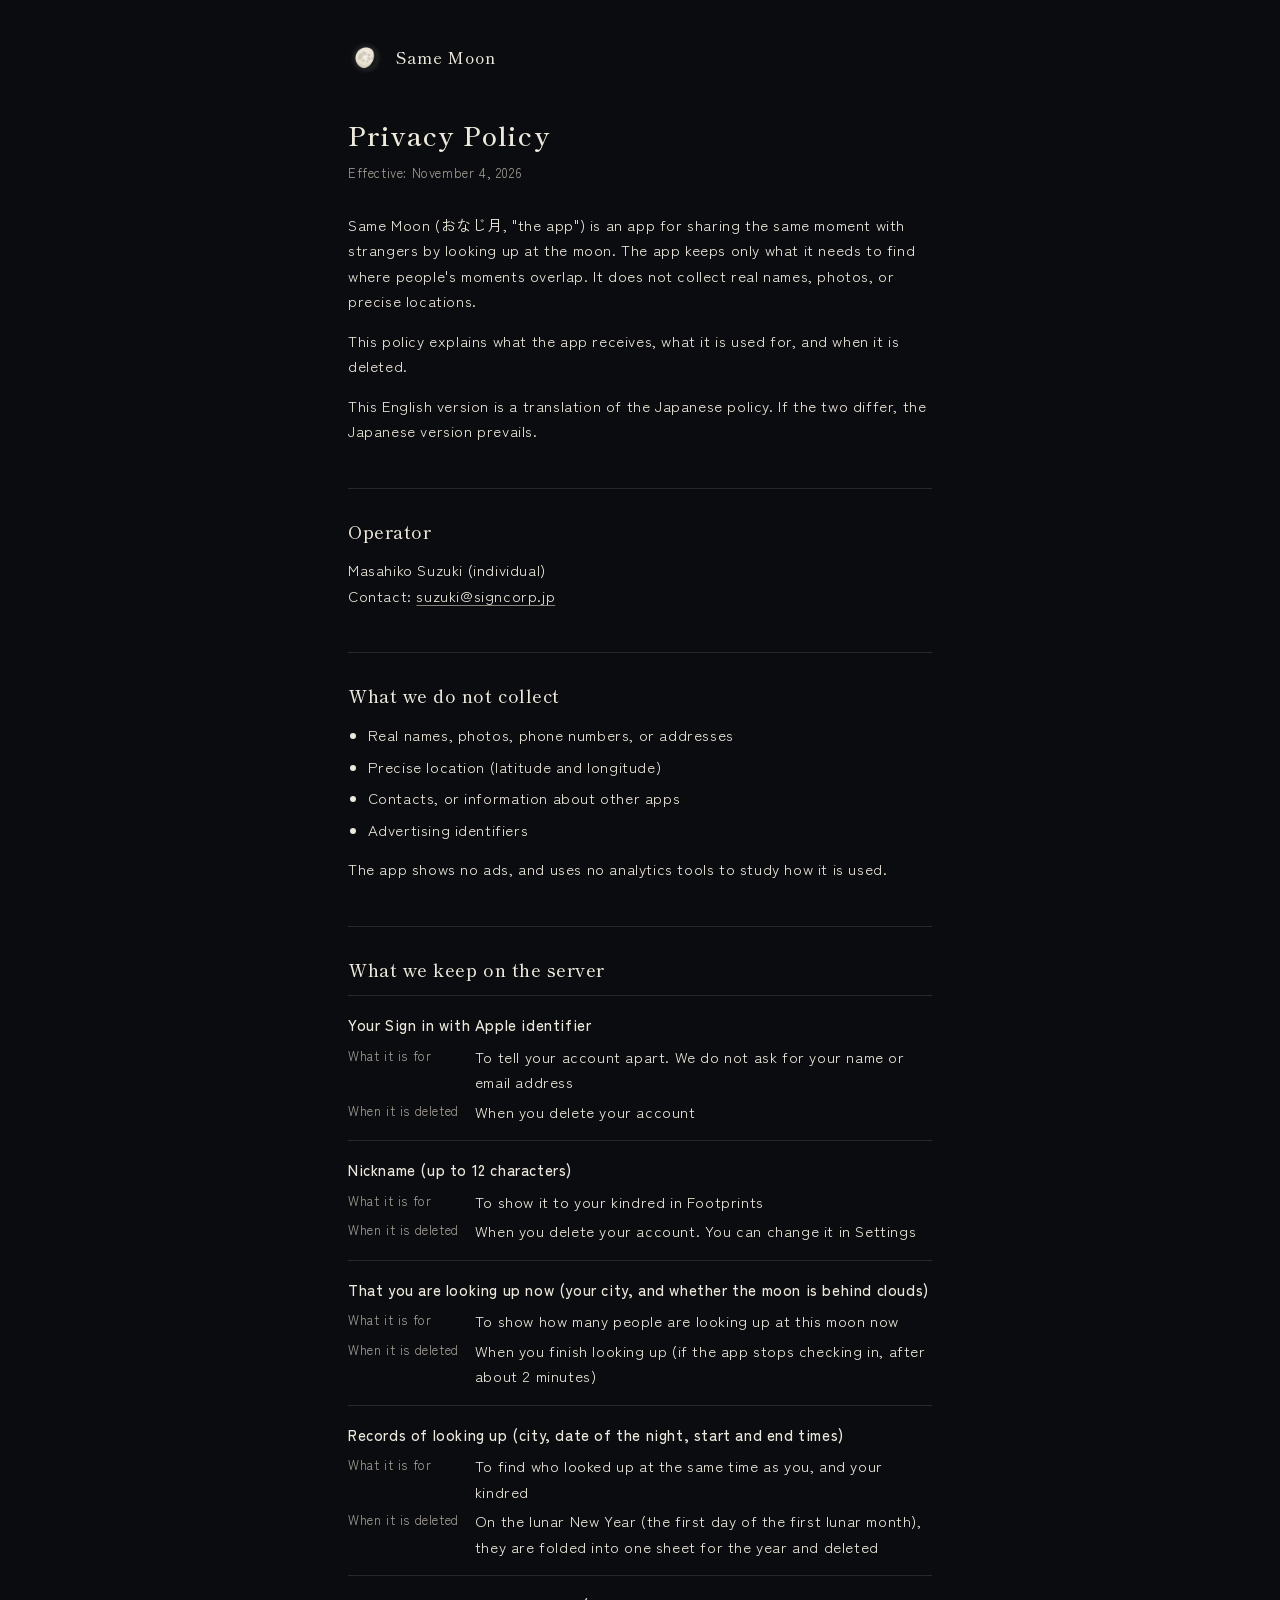
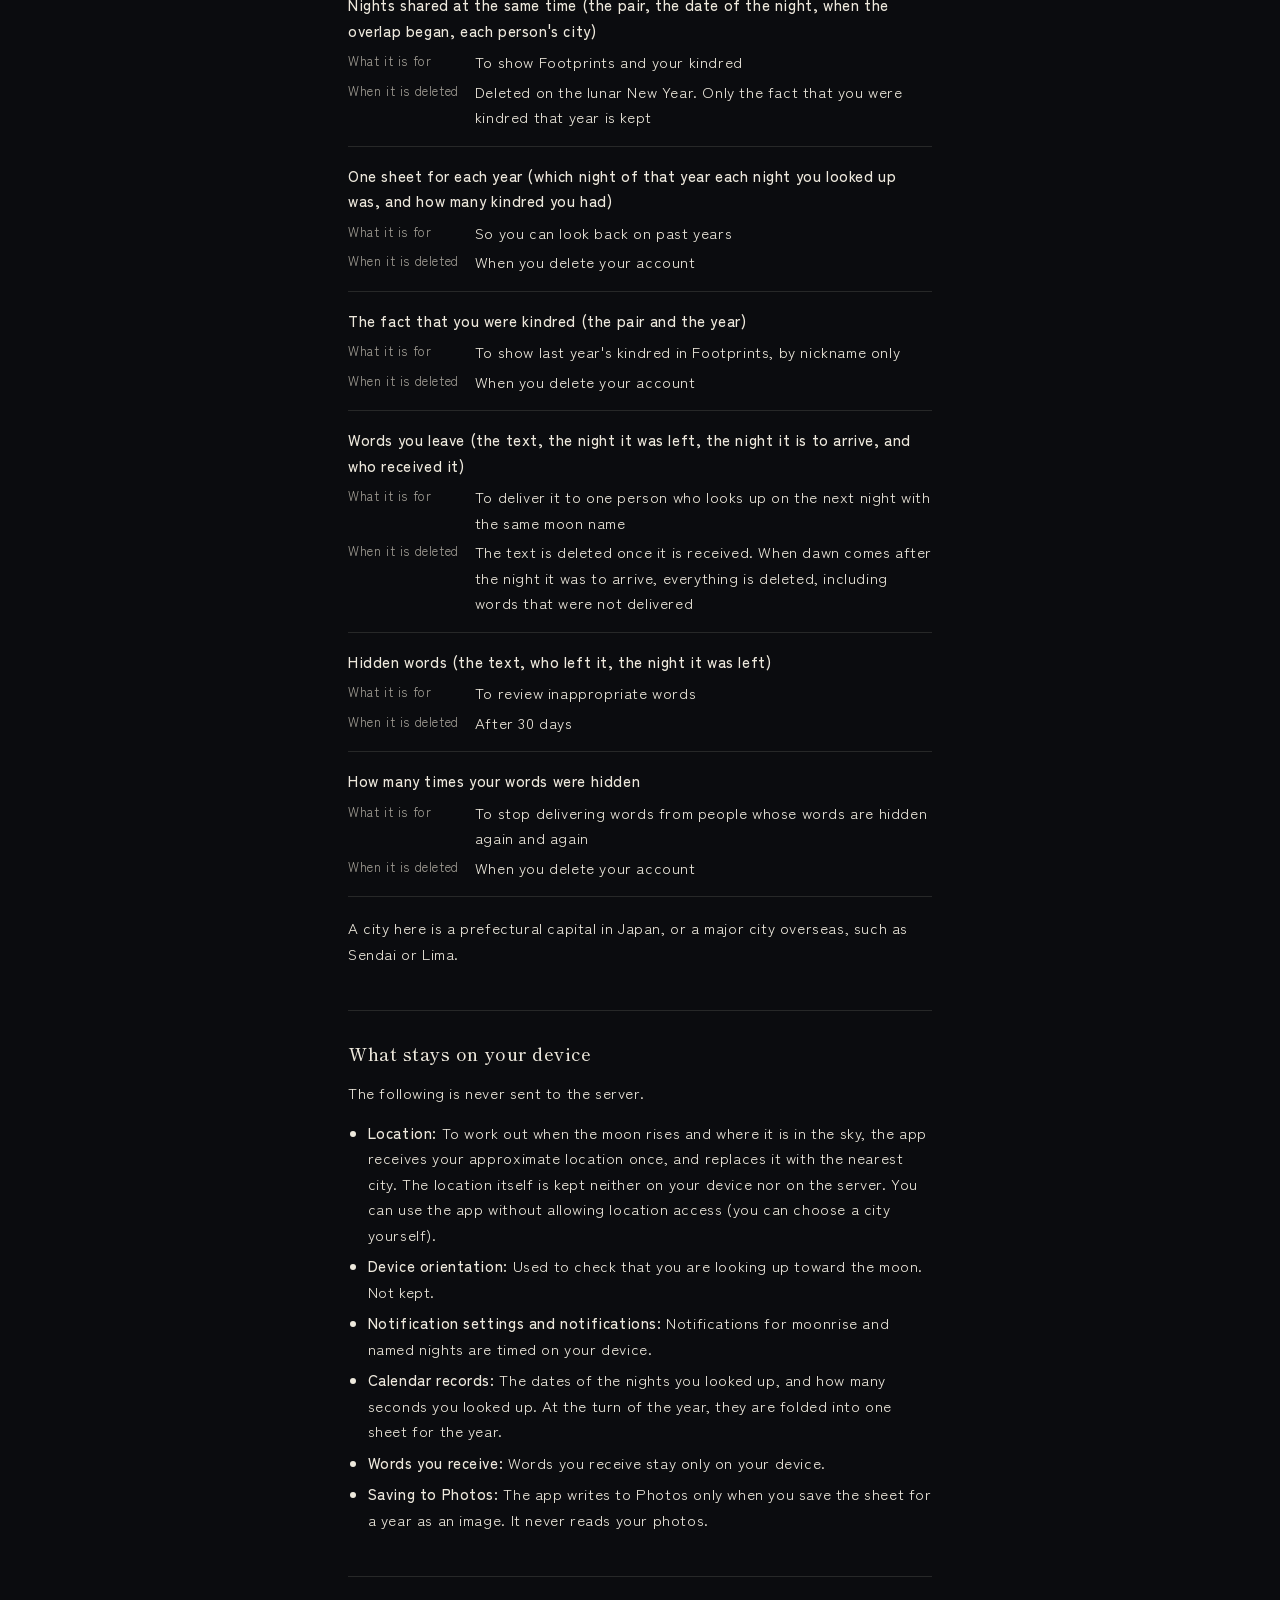
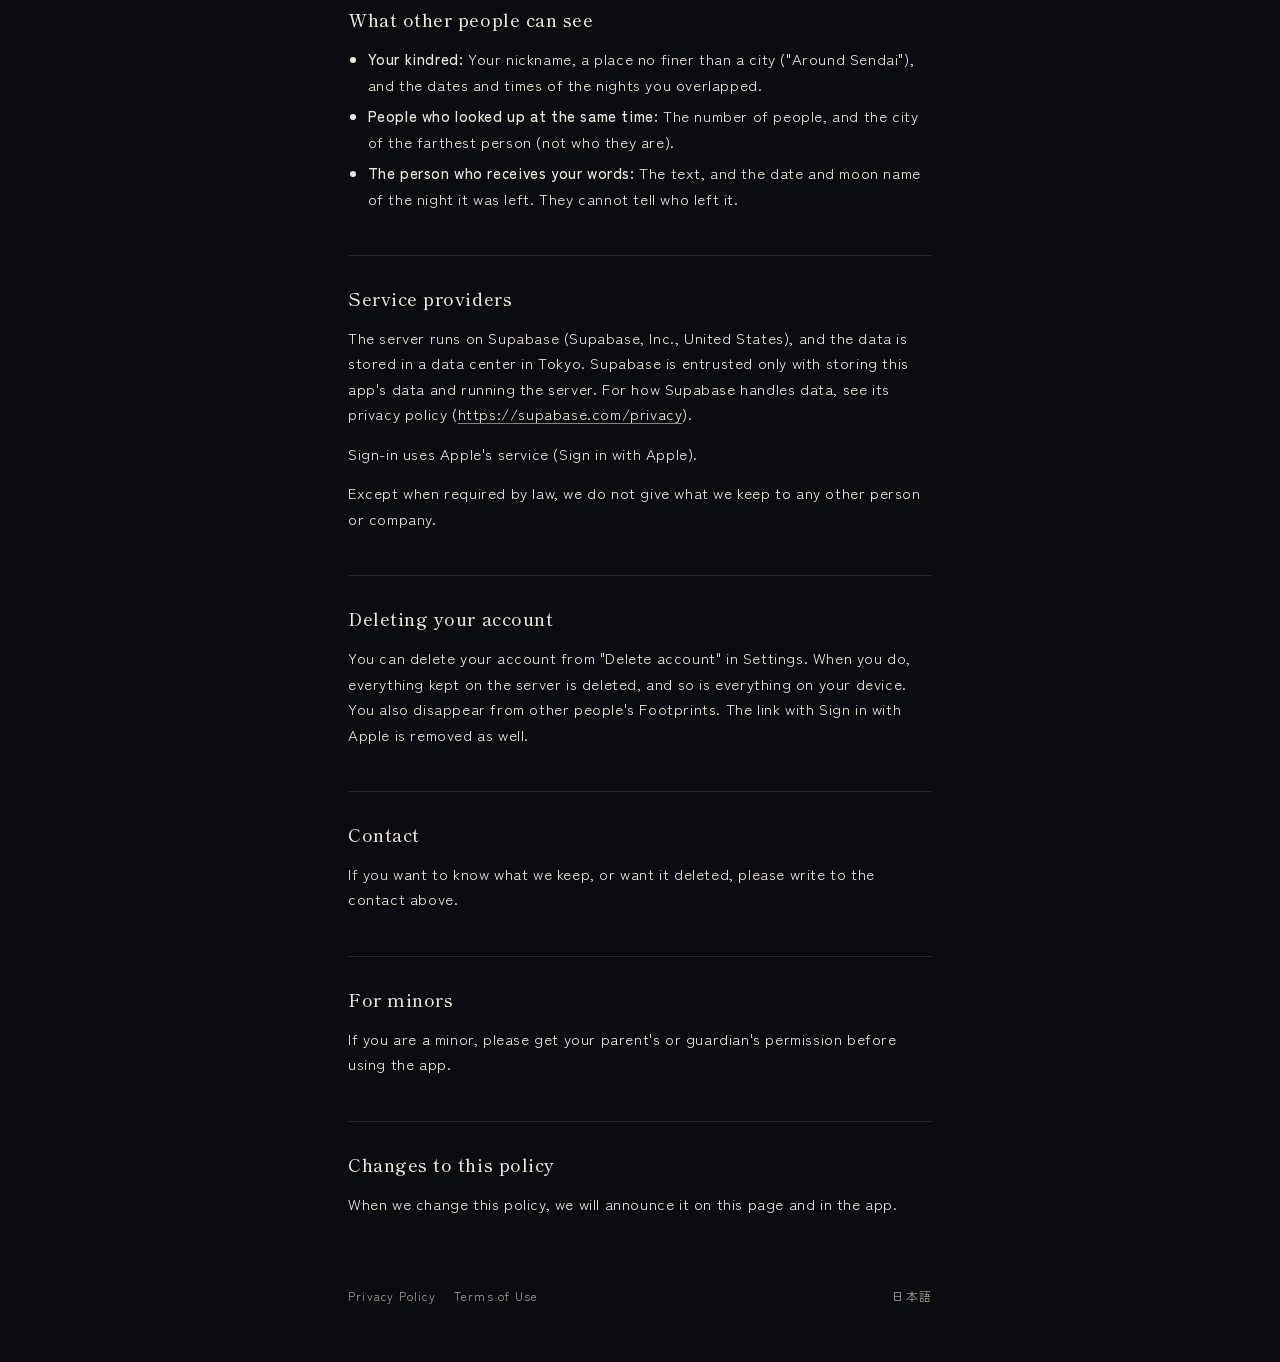
==== privacy-en.html @ 1baebee5 "プライバシーポリシーと利用規約の英語版を足す - privacy-en.html と terms-en.html（日本語の訳。食い違うときは日本語が優先） - はじめのページに英語の案内とリンク、各ペ" ====
<!doctype html>
<html lang="en">
<head>
<meta charset="utf-8">
<meta name="viewport" content="width=device-width, initial-scale=1, viewport-fit=cover">
<meta name="color-scheme" content="dark">
<meta name="theme-color" content="#0B0C0F">
<title>Privacy Policy | Same Moon</title>
<link rel="icon" type="image/png" href="favicon.png">
<link rel="apple-touch-icon" href="icon.png">
<link rel="stylesheet" href="style.css">
</head>
<body>
<header><a href="./"><img src="icon.png" alt=""><span>Same Moon</span></a></header>
<main>
<h1>Privacy Policy</h1>
<p class="date">Effective: November 4, 2026</p>
<p>Same Moon (おなじ月, "the app") is an app for sharing the same moment with strangers by looking up at the moon. The app keeps only what it needs to find where people's moments overlap. It does not collect real names, photos, or precise locations.</p>
<p>This policy explains what the app receives, what it is used for, and when it is deleted.</p>
<p>This English version is a translation of the Japanese policy. If the two differ, the Japanese version prevails.</p>
<h2>Operator</h2>
<p>Masahiko Suzuki (individual)<br />
Contact: <a href="mailto:suzuki@signcorp.jp">suzuki@signcorp.jp</a></p>
<h2>What we do not collect</h2>
<ul>
<li>Real names, photos, phone numbers, or addresses</li>
<li>Precise location (latitude and longitude)</li>
<li>Contacts, or information about other apps</li>
<li>Advertising identifiers</li>
</ul>
<p>The app shows no ads, and uses no analytics tools to study how it is used.</p>
<h2>What we keep on the server</h2>
<div class="items">
<div class="item">
<p class="item-title">Your Sign in with Apple identifier</p><dl>
<dt>What it is for</dt><dd>To tell your account apart. We do not ask for your name or email address</dd>
<dt>When it is deleted</dt><dd>When you delete your account</dd>
</dl></div>
<div class="item">
<p class="item-title">Nickname (up to 12 characters)</p><dl>
<dt>What it is for</dt><dd>To show it to your kindred in Footprints</dd>
<dt>When it is deleted</dt><dd>When you delete your account. You can change it in Settings</dd>
</dl></div>
<div class="item">
<p class="item-title">That you are looking up now (your city, and whether the moon is behind clouds)</p><dl>
<dt>What it is for</dt><dd>To show how many people are looking up at this moon now</dd>
<dt>When it is deleted</dt><dd>When you finish looking up (if the app stops checking in, after about 2 minutes)</dd>
</dl></div>
<div class="item">
<p class="item-title">Records of looking up (city, date of the night, start and end times)</p><dl>
<dt>What it is for</dt><dd>To find who looked up at the same time as you, and your kindred</dd>
<dt>When it is deleted</dt><dd>On the lunar New Year (the first day of the first lunar month), they are folded into one sheet for the year and deleted</dd>
</dl></div>
<div class="item">
<p class="item-title">Nights shared at the same time (the pair, the date of the night, when the overlap began, each person's city)</p><dl>
<dt>What it is for</dt><dd>To show Footprints and your kindred</dd>
<dt>When it is deleted</dt><dd>Deleted on the lunar New Year. Only the fact that you were kindred that year is kept</dd>
</dl></div>
<div class="item">
<p class="item-title">One sheet for each year (which night of that year each night you looked up was, and how many kindred you had)</p><dl>
<dt>What it is for</dt><dd>So you can look back on past years</dd>
<dt>When it is deleted</dt><dd>When you delete your account</dd>
</dl></div>
<div class="item">
<p class="item-title">The fact that you were kindred (the pair and the year)</p><dl>
<dt>What it is for</dt><dd>To show last year's kindred in Footprints, by nickname only</dd>
<dt>When it is deleted</dt><dd>When you delete your account</dd>
</dl></div>
<div class="item">
<p class="item-title">Words you leave (the text, the night it was left, the night it is to arrive, and who received it)</p><dl>
<dt>What it is for</dt><dd>To deliver it to one person who looks up on the next night with the same moon name</dd>
<dt>When it is deleted</dt><dd>The text is deleted once it is received. When dawn comes after the night it was to arrive, everything is deleted, including words that were not delivered</dd>
</dl></div>
<div class="item">
<p class="item-title">Hidden words (the text, who left it, the night it was left)</p><dl>
<dt>What it is for</dt><dd>To review inappropriate words</dd>
<dt>When it is deleted</dt><dd>After 30 days</dd>
</dl></div>
<div class="item">
<p class="item-title">How many times your words were hidden</p><dl>
<dt>What it is for</dt><dd>To stop delivering words from people whose words are hidden again and again</dd>
<dt>When it is deleted</dt><dd>When you delete your account</dd>
</dl></div>
</div>

<p>A city here is a prefectural capital in Japan, or a major city overseas, such as Sendai or Lima.</p>
<h2>What stays on your device</h2>
<p>The following is never sent to the server.</p>
<ul>
<li><strong>Location:</strong> To work out when the moon rises and where it is in the sky, the app receives your approximate location once, and replaces it with the nearest city. The location itself is kept neither on your device nor on the server. You can use the app without allowing location access (you can choose a city yourself).</li>
<li><strong>Device orientation:</strong> Used to check that you are looking up toward the moon. Not kept.</li>
<li><strong>Notification settings and notifications:</strong> Notifications for moonrise and named nights are timed on your device.</li>
<li><strong>Calendar records:</strong> The dates of the nights you looked up, and how many seconds you looked up. At the turn of the year, they are folded into one sheet for the year.</li>
<li><strong>Words you receive:</strong> Words you receive stay only on your device.</li>
<li><strong>Saving to Photos:</strong> The app writes to Photos only when you save the sheet for a year as an image. It never reads your photos.</li>
</ul>
<h2>What other people can see</h2>
<ul>
<li><strong>Your kindred:</strong> Your nickname, a place no finer than a city ("Around Sendai"), and the dates and times of the nights you overlapped.</li>
<li><strong>People who looked up at the same time:</strong> The number of people, and the city of the farthest person (not who they are).</li>
<li><strong>The person who receives your words:</strong> The text, and the date and moon name of the night it was left. They cannot tell who left it.</li>
</ul>
<h2>Service providers</h2>
<p>The server runs on Supabase (Supabase, Inc., United States), and the data is stored in a data center in Tokyo. Supabase is entrusted only with storing this app's data and running the server. For how Supabase handles data, see its privacy policy (<a href="https://supabase.com/privacy">https://supabase.com/privacy</a>).</p>
<p>Sign-in uses Apple's service (Sign in with Apple).</p>
<p>Except when required by law, we do not give what we keep to any other person or company.</p>
<h2>Deleting your account</h2>
<p>You can delete your account from "Delete account" in Settings. When you do, everything kept on the server is deleted, and so is everything on your device. You also disappear from other people's Footprints. The link with Sign in with Apple is removed as well.</p>
<h2>Contact</h2>
<p>If you want to know what we keep, or want it deleted, please write to the contact above.</p>
<h2>For minors</h2>
<p>If you are a minor, please get your parent's or guardian's permission before using the app.</p>
<h2>Changes to this policy</h2>
<p>When we change this policy, we will announce it on this page and in the app.</p>
</main>
<footer><a href="privacy-en.html">Privacy Policy</a><a href="terms-en.html">Terms of Use</a><a class="other" href="privacy.html" lang="ja">日本語</a></footer>
</body>
</html>
---- style.css ----
@font-face { font-family: "Shippori Mincho"; font-weight: 500; font-display: swap; src: url("fonts/ShipporiMincho-Medium.woff2") format("woff2"); }
@font-face { font-family: "Shippori Mincho"; font-weight: 600; font-display: swap; src: url("fonts/ShipporiMincho-SemiBold.woff2") format("woff2"); }
@font-face { font-family: "Zen Kaku Gothic New"; font-weight: 400; font-display: swap; src: url("fonts/ZenKakuGothicNew-Regular.woff2") format("woff2"); }
@font-face { font-family: "Zen Kaku Gothic New"; font-weight: 500; font-display: swap; src: url("fonts/ZenKakuGothicNew-Medium.woff2") format("woff2"); }

:root {
  color-scheme: dark;
  --ground: #0B0C0F;
  --moon: #EEE9DD;
  --secondary: #A39F96;
  --tertiary: #87837C;
  --hairline: rgba(238, 233, 221, 0.12);
  --sheet: #15171C;
}
* { box-sizing: border-box; }
html { -webkit-text-size-adjust: 100%; }
body {
  margin: 0;
  background: var(--ground);
  color: var(--moon);
  font-family: "Zen Kaku Gothic New", "Hiragino Sans", sans-serif;
  font-size: 15px;
  line-height: 1.9;
  letter-spacing: 0.04em;
  font-feature-settings: "palt" 0;
}
main, header, footer { max-width: 640px; margin: 0 auto; padding: 0 28px; }
header { padding-top: 40px; }
header a { display: inline-flex; align-items: center; gap: 12px; color: var(--moon); text-decoration: none; }
header img { width: 36px; height: 36px; border-radius: 8px; }
header span { font-family: "Shippori Mincho", serif; font-weight: 500; font-size: 16px; letter-spacing: 0.16em; }
main { padding-top: 32px; padding-bottom: 24px; }
h1, h2, .app-name { font-family: "Shippori Mincho", serif; font-weight: 600; }
h1 { font-size: 26px; line-height: 1.5; letter-spacing: 0.16em; margin: 0 0 8px; }
h2 { font-size: 18px; font-weight: 500; line-height: 1.6; letter-spacing: 0.12em; margin: 44px 0 12px; padding-top: 28px; border-top: 1px solid var(--hairline); }
p { margin: 0 0 14px; }
.date { color: var(--secondary); font-size: 13px; margin-bottom: 28px; }
ul { margin: 0 0 14px; padding-left: 1.3em; }
li { margin-bottom: 6px; }
strong { font-weight: 500; }
a { color: var(--moon); text-decoration-color: var(--tertiary); text-underline-offset: 3px; word-break: break-all; }
.items { margin: 4px 0 18px; }
.item { padding: 16px 0; border-bottom: 1px solid var(--hairline); }
.item:first-child { border-top: 1px solid var(--hairline); }
.item-title { font-weight: 500; margin: 0 0 6px; }
.item dl { margin: 0; display: grid; grid-template-columns: auto 1fr; column-gap: 16px; row-gap: 4px; }
.item dt { color: var(--secondary); font-size: 13px; padding-top: 1px; white-space: nowrap; }
.item dd { margin: 0; }
.app-icon { display: block; width: 72px; height: 72px; border-radius: 16px; margin: 40px 0 20px; }
.app-name { font-size: 30px; letter-spacing: 0.2em; margin-bottom: 16px; }
.links + h2 { border-top: 0; padding-top: 0; }
.links { list-style: none; padding: 0; margin: 28px 0 0; }
.links li { border-top: 1px solid var(--hairline); margin: 0; }
.links li:last-child { border-bottom: 1px solid var(--hairline); }
.links a { display: block; padding: 14px 0; text-decoration: none; font-size: 16px; letter-spacing: 0.08em; }
.links a::after { content: "›"; float: right; color: var(--tertiary); }
footer { padding-top: 32px; padding-bottom: 56px; color: var(--tertiary); font-size: 12px; letter-spacing: 0.1em; }
footer a { color: var(--secondary); text-decoration: none; margin-right: 18px; }
footer .other { float: right; margin-right: 0; }
[lang="en"] { letter-spacing: 0.01em; }
html[lang="en"] body { line-height: 1.7; }
html[lang="en"] h1 { letter-spacing: 0.04em; }
html[lang="en"] h2 { letter-spacing: 0.03em; }
html[lang="en"] header span { letter-spacing: 0.06em; }
@media (max-width: 380px) {
  main, header, footer { padding-left: 22px; padding-right: 22px; }
  .item dl { grid-template-columns: 1fr; }
  .item dt { padding-top: 6px; }
}
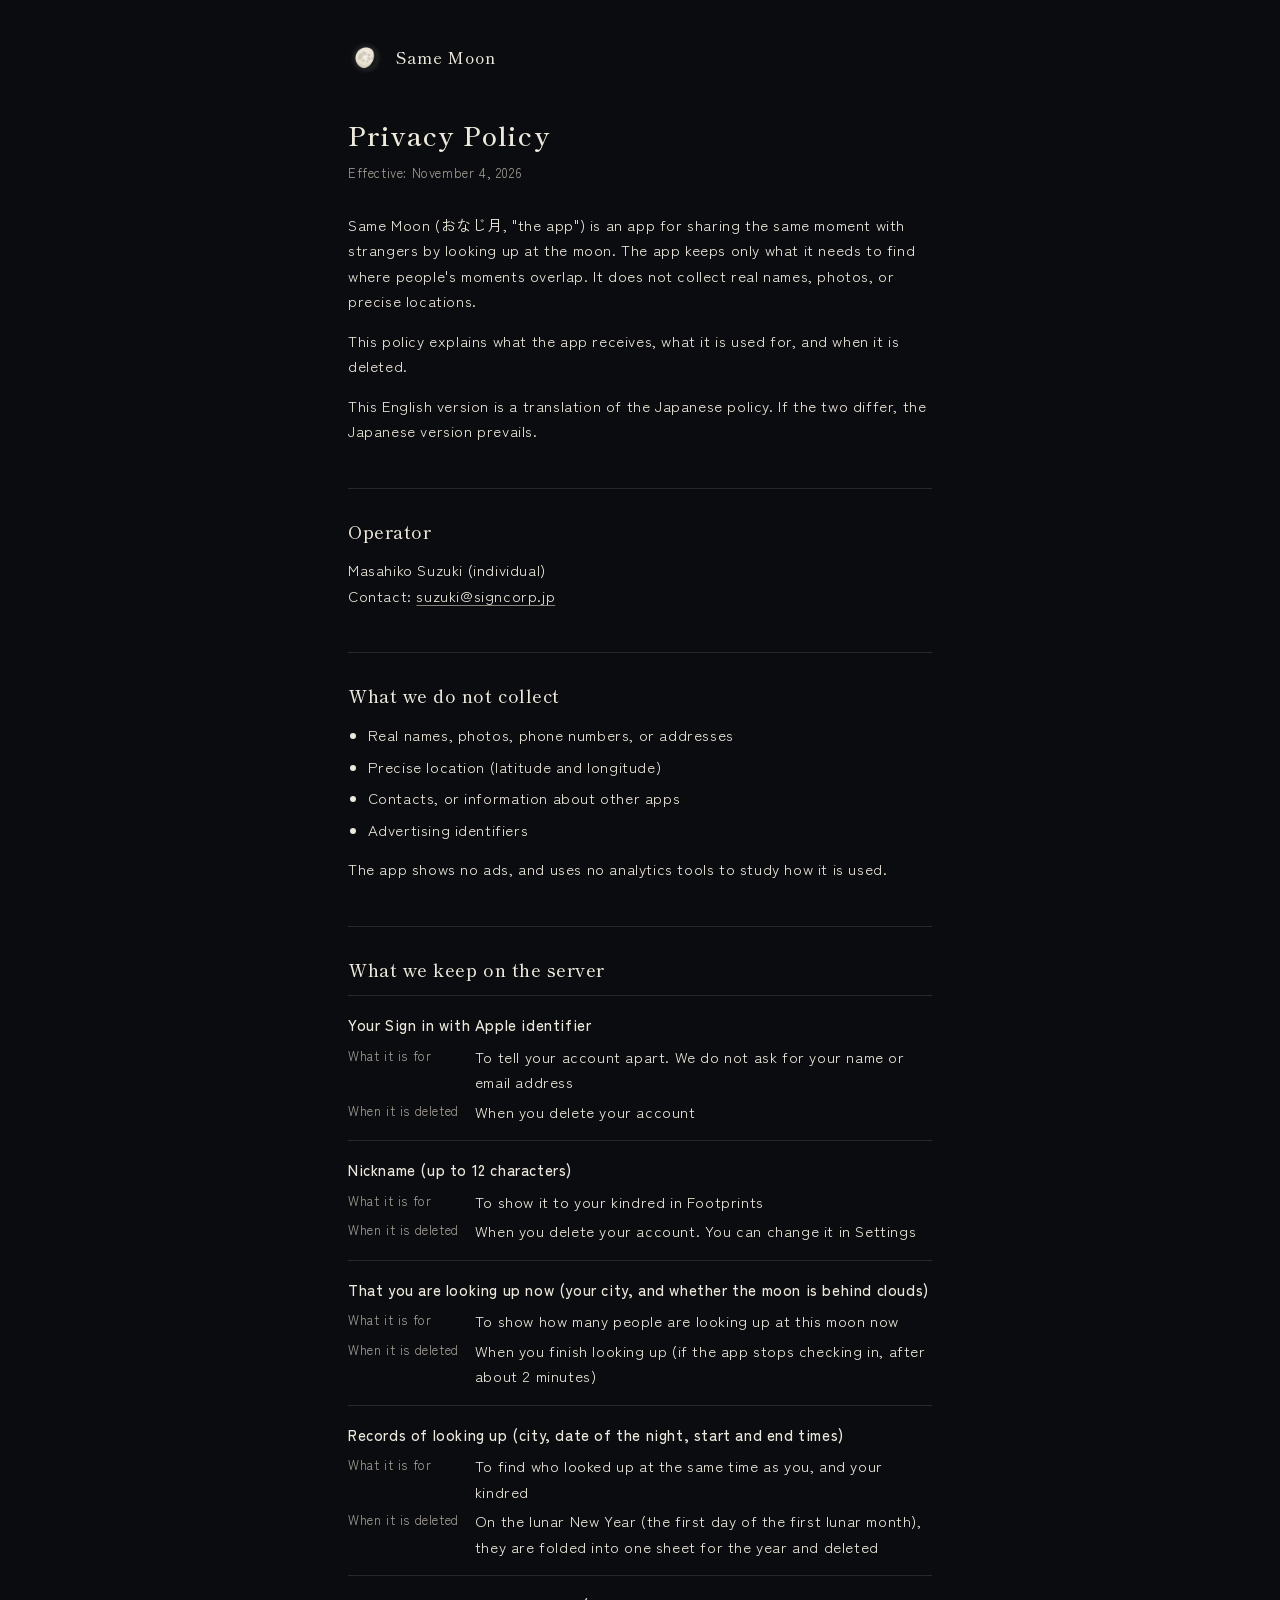
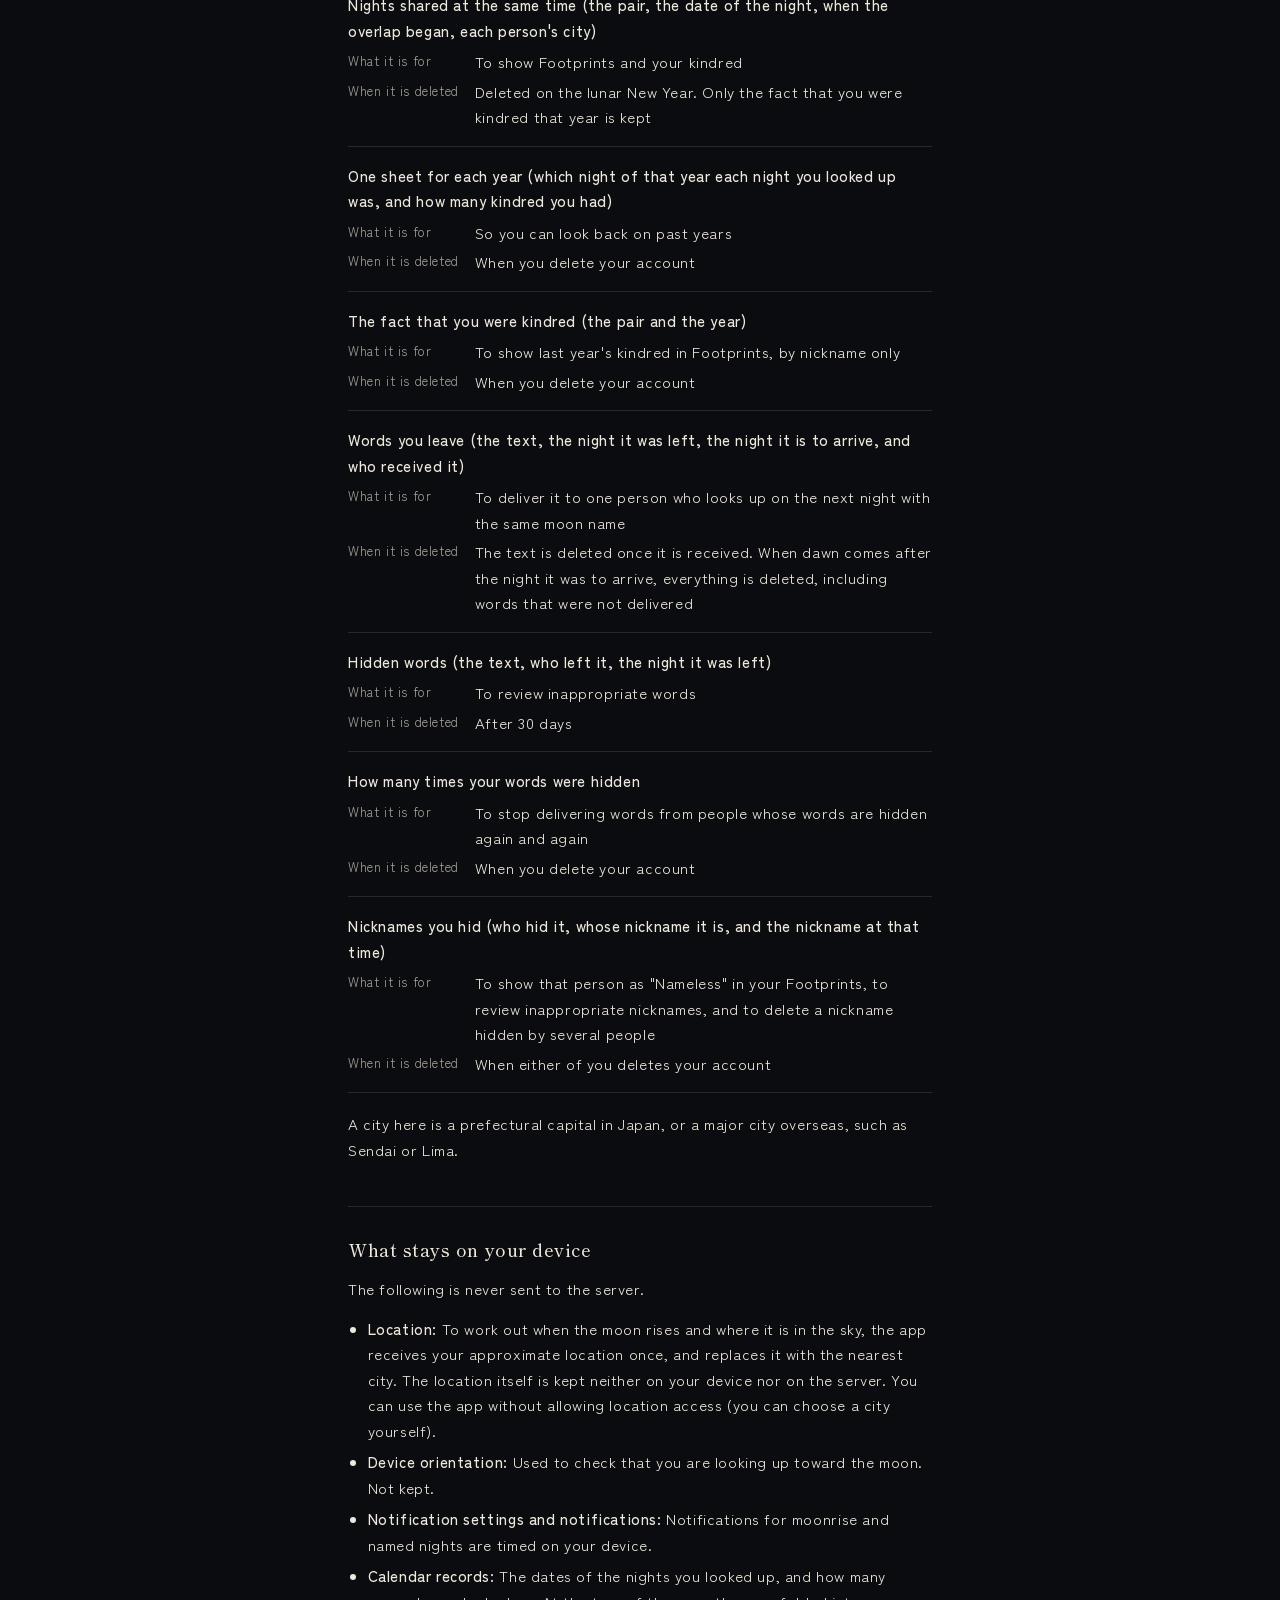
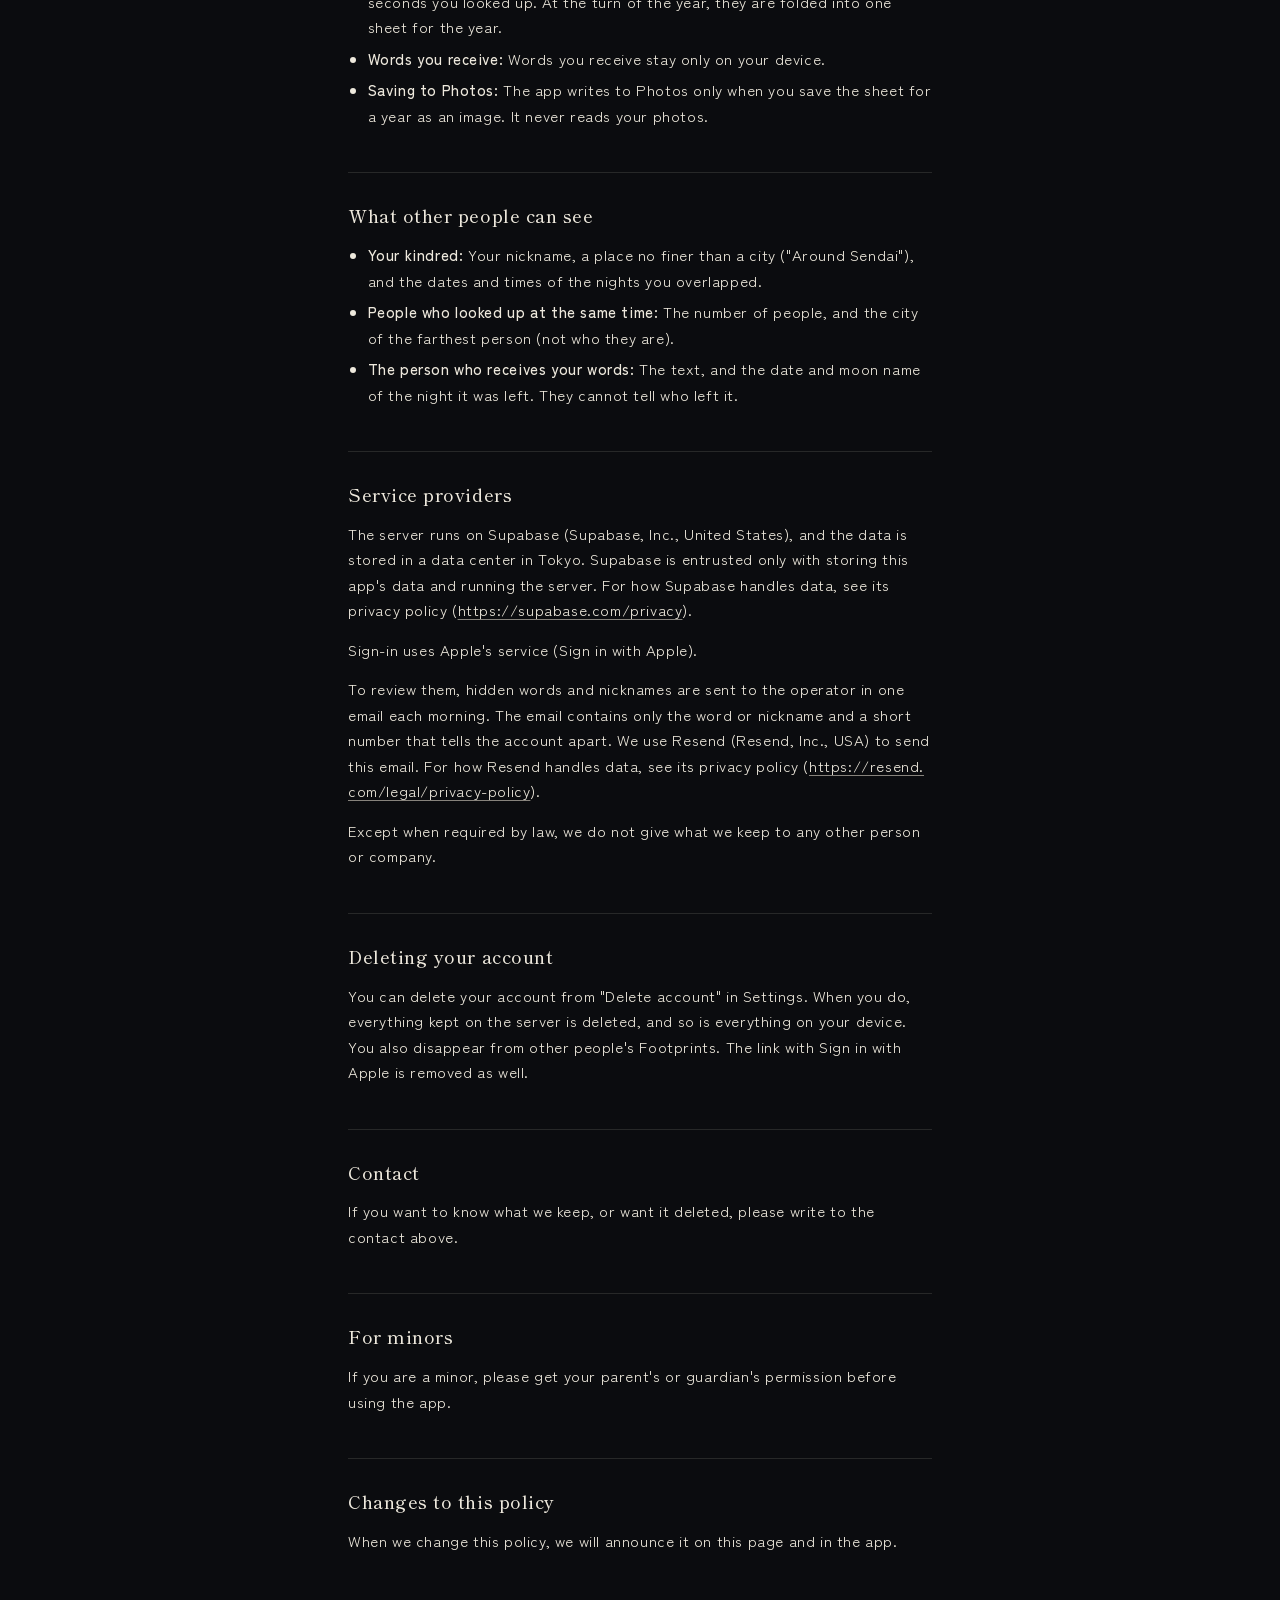
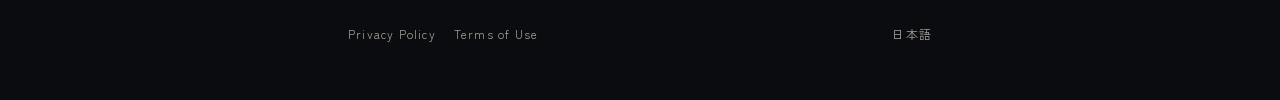
==== commit 2a86cb1d: "呼び名の安全を利用規約とプライバシーポリシーに書き足す Co-Authored-By: Claude Opus 5.5 <noreply@anthropic.com>" ====
--- a/privacy-en.html
+++ b/privacy-en.html
@@ -81,6 +81,11 @@
 <dt>What it is for</dt><dd>To stop delivering words from people whose words are hidden again and again</dd>
 <dt>When it is deleted</dt><dd>When you delete your account</dd>
 </dl></div>
+<div class="item">
+<p class="item-title">Nicknames you hid (who hid it, whose nickname it is, and the nickname at that time)</p><dl>
+<dt>What it is for</dt><dd>To show that person as "Nameless" in your Footprints, to review inappropriate nicknames, and to delete a nickname hidden by several people</dd>
+<dt>When it is deleted</dt><dd>When either of you deletes your account</dd>
+</dl></div>
 </div>
 
 <p>A city here is a prefectural capital in Japan, or a major city overseas, such as Sendai or Lima.</p>
@@ -103,6 +108,7 @@
 <h2>Service providers</h2>
 <p>The server runs on Supabase (Supabase, Inc., United States), and the data is stored in a data center in Tokyo. Supabase is entrusted only with storing this app's data and running the server. For how Supabase handles data, see its privacy policy (<a href="https://supabase.com/privacy">https://supabase.com/privacy</a>).</p>
 <p>Sign-in uses Apple's service (Sign in with Apple).</p>
+<p>To review them, hidden words and nicknames are sent to the operator in one email each morning. The email contains only the word or nickname and a short number that tells the account apart. We use Resend (Resend, Inc., USA) to send this email. For how Resend handles data, see its privacy policy (<a href="https://resend.com/legal/privacy-policy">https://resend.com/legal/privacy-policy</a>).</p>
 <p>Except when required by law, we do not give what we keep to any other person or company.</p>
 <h2>Deleting your account</h2>
 <p>You can delete your account from "Delete account" in Settings. When you do, everything kept on the server is deleted, and so is everything on your device. You also disappear from other people's Footprints. The link with Sign in with Apple is removed as well.</p>
